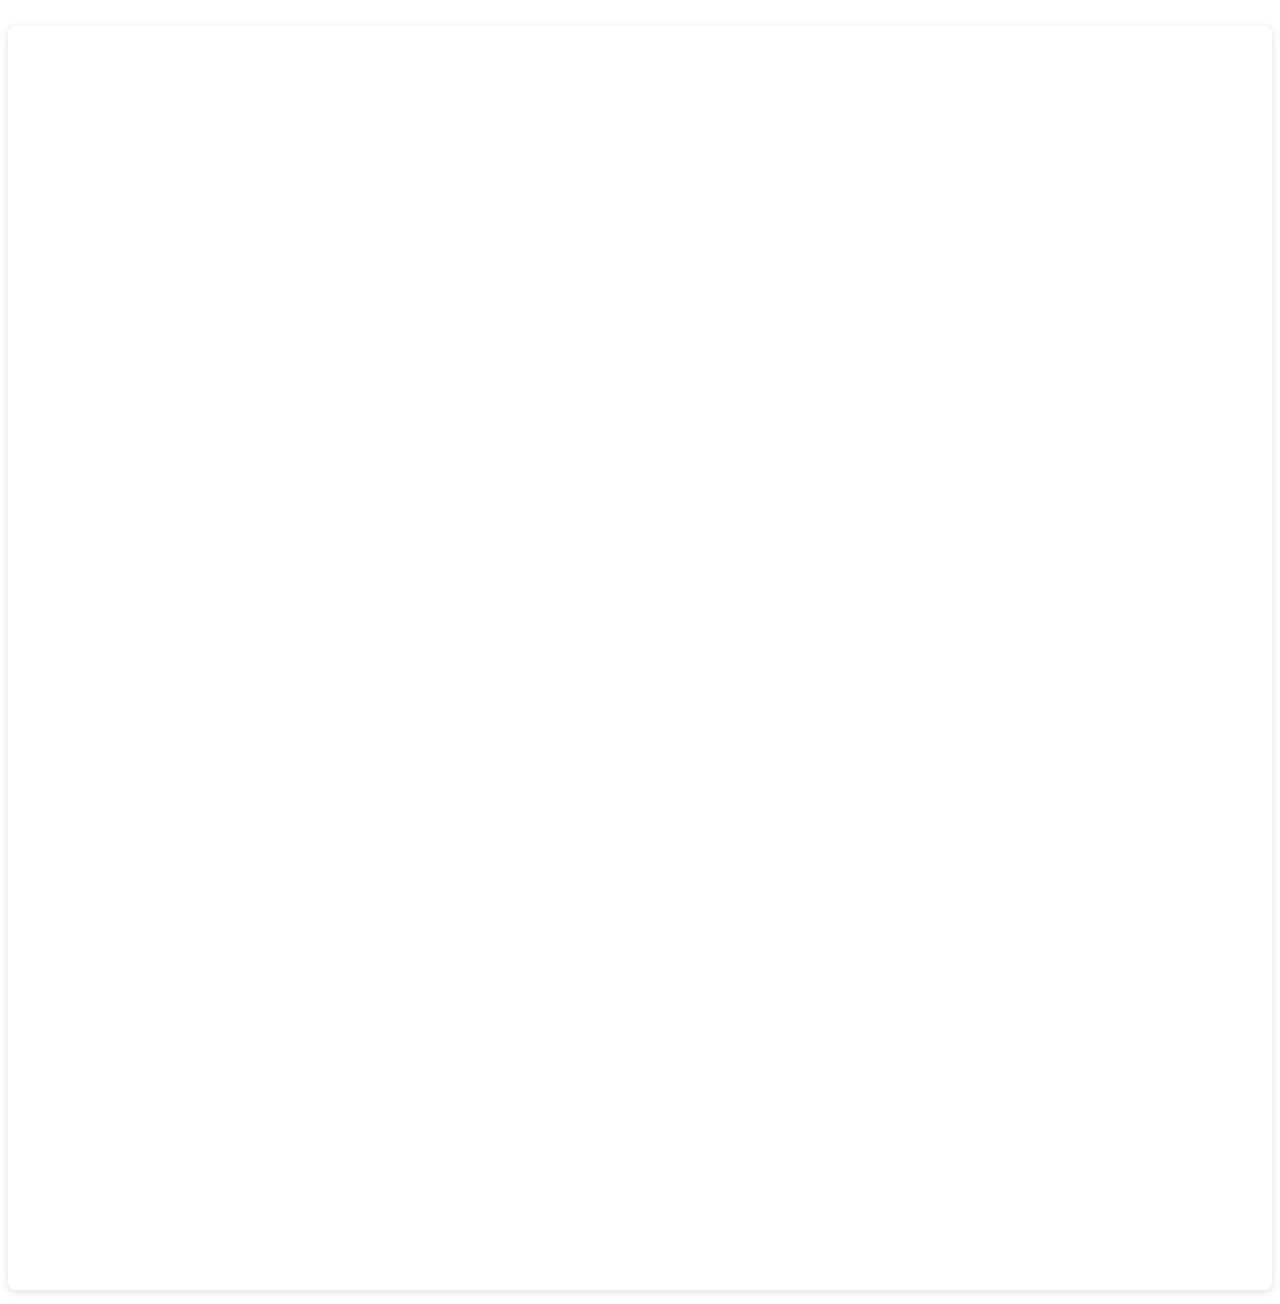
==== my_CV/index.html @ 25e9f4eb "add new file" ====
<!DOCTYPE html>
<html lang="en">
<head>
    <meta charset="UTF-8">
    <meta http-equiv="X-UA-Compatible" content="IE=edge">
    <meta name="viewport" content="width=device-width, initial-scale=1.0">
    <title>Document</title>
</head>
<body>
    <div style="position: relative; width: 100%; height: 0; padding-top: 100%;
 padding-bottom: 0; box-shadow: 0 2px 8px 0 rgba(63,69,81,0.16); margin-top: 1.6em; margin-bottom: 0.9em; overflow: hidden;
 border-radius: 8px; will-change: transform;">
  <iframe loading="lazy" style="position: absolute; width: 100%; height: 100%; top: 0; left: 0; border: none; padding: 0;margin: 0;"
    src="https:&#x2F;&#x2F;www.canva.com&#x2F;design&#x2F;DAFQokMAhxs&#x2F;view?embed" allowfullscreen="allowfullscreen" allow="fullscreen">
  </iframe>
</div>

</body>
</html>
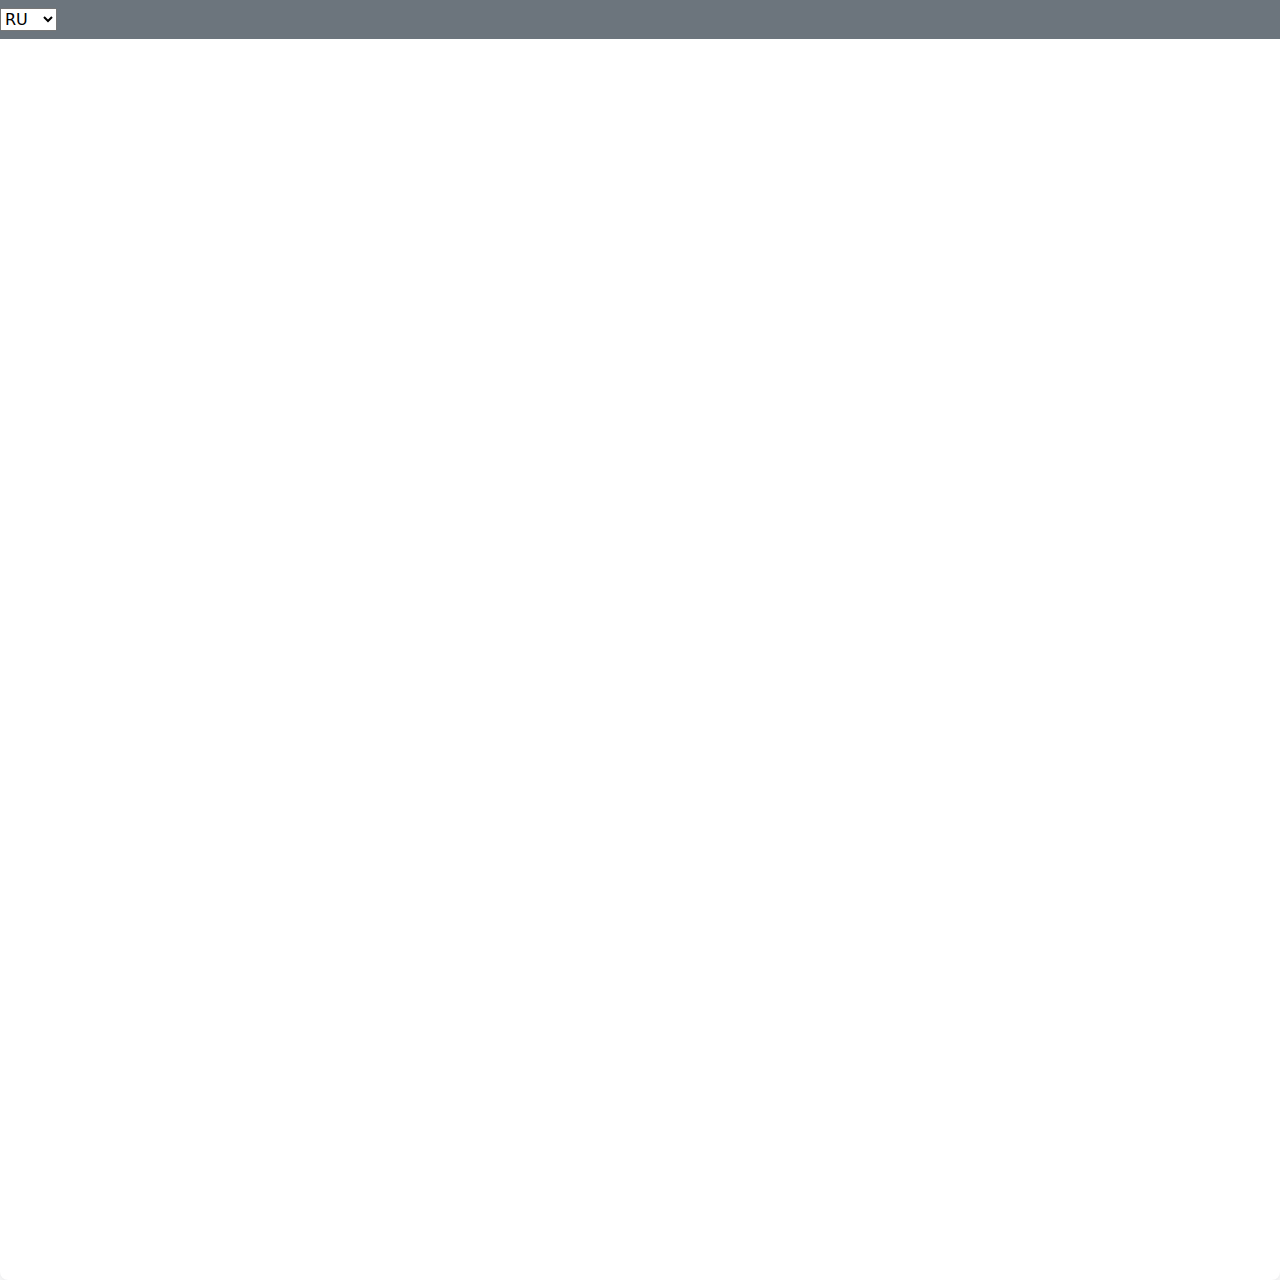
==== commit fa96eee7: "add  new favicon" ====
--- a/my_CV/index.html
+++ b/my_CV/index.html
@@ -4,11 +4,28 @@
     <meta charset="UTF-8">
     <meta http-equiv="X-UA-Compatible" content="IE=edge">
     <meta name="viewport" content="width=device-width, initial-scale=1.0">
-    <title>Document</title>
+    <title>cv</title>
+    <link rel="stylesheet" href="https://cdn.jsdelivr.net/npm/bootstrap@5.2.2/dist/css/bootstrap.min.css">
 </head>
 <body>
+    <nav class="navbar navbar-expand-lg fixed-top bg-secondary ">
+        
+        <select class="form-select-bg-position" aria-label="выбор языка">
+            <option value="1" >RU </option>
+            <option value="2">ENG</option>
+         </select>
+        
+            
+             
+            
+              
+         
+     </nav>
+
+
+
     <div style="position: relative; width: 100%; height: 0; padding-top: 100%;
- padding-bottom: 0; box-shadow: 0 2px 8px 0 rgba(63,69,81,0.16); margin-top: 1.6em; margin-bottom: 0.9em; overflow: hidden;
+ padding-bottom: 0; box-shadow: 0 2px 8px 0 rgba(63,69,81,0.16); margin-top: 0; margin-bottom: 0em; overflow: auto;
  border-radius: 8px; will-change: transform;">
   <iframe loading="lazy" style="position: absolute; width: 100%; height: 100%; top: 0; left: 0; border: none; padding: 0;margin: 0;"
     src="https:&#x2F;&#x2F;www.canva.com&#x2F;design&#x2F;DAFQokMAhxs&#x2F;view?embed" allowfullscreen="allowfullscreen" allow="fullscreen">
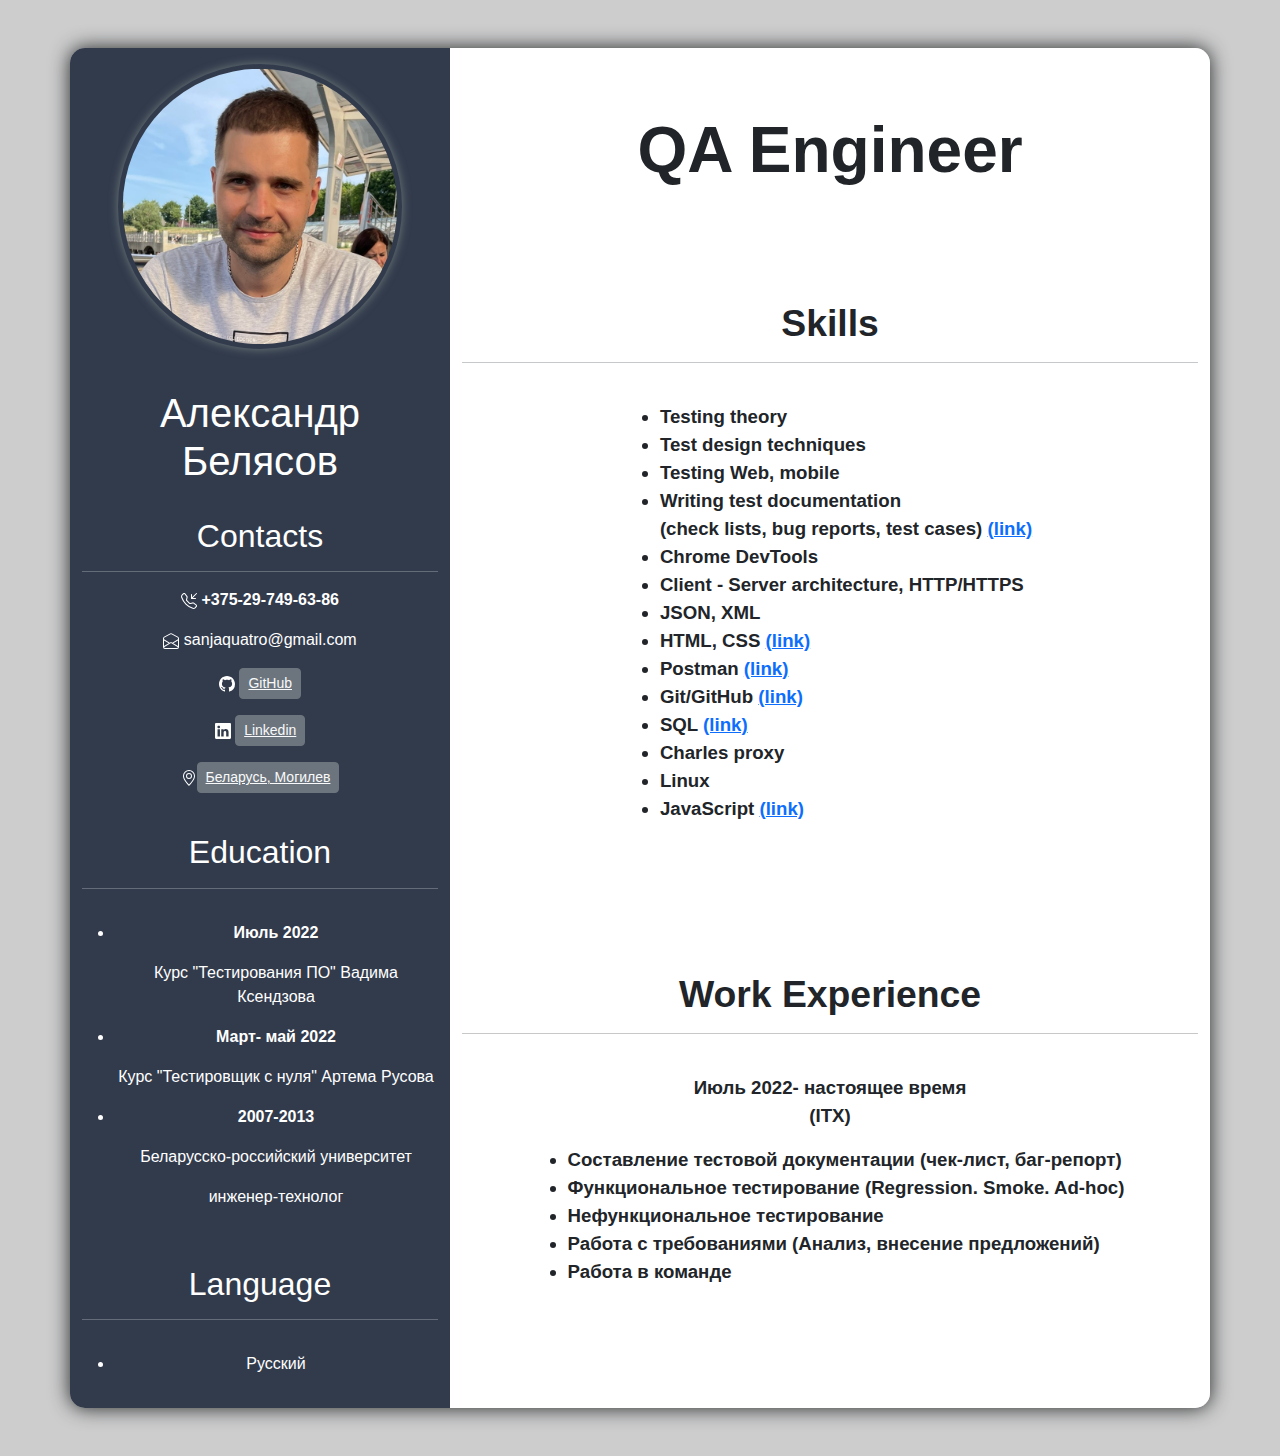
==== commit b9098d08: "modified." ====
--- a/my_CV/index.html
+++ b/my_CV/index.html
@@ -4,33 +4,214 @@
     <meta charset="UTF-8">
     <meta http-equiv="X-UA-Compatible" content="IE=edge">
     <meta name="viewport" content="width=device-width, initial-scale=1.0">
-    <title>cv</title>
+    <title>Beliasov</title>
     <link rel="stylesheet" href="https://cdn.jsdelivr.net/npm/bootstrap@5.2.2/dist/css/bootstrap.min.css">
+    <link rel="apple-touch-icon" sizes="180x180" href="../my_CV/favicon_io/apple-touch-icon.png">
+    <link rel="icon" type="image/png" sizes="32x32" href="../my_CV/favicon_io/favicon-32x32.png">
+    <link rel="icon" type="image/png" sizes="16x16" href="../my_CV/favicon_io/favicon-16x16.png">
+    <link rel="manifest" href="/site.webmanifest">
+    <style>
+        body,html {
+            /* margin-top: 50px; */
+            font-family: sans-serif;
+            background-color: rgb(205, 205, 206);
+            /* text-align: center; */
+}
+        .photo {            
+            width: 80%;
+            border-radius: 50%;
+            box-shadow: 0 0 10px rgb(112, 124, 124);
+            padding: 0.3em;
+            margin-top: 1em;
+            margin-bottom: 1em;              
+            }
+        .c-1{
+            background-color: #323b4c; 
+            color: white;
+            border-radius: 15px 0 0 15px;
+        }
+        .c-1 ul{
+            margin-top: 2em;
+            margin-bottom: 2em;
+        }
+        .c-1 h2{
+            font-size: 24pt;
+        }
+        .c-2{
+            background-color:white;
+            border-radius: 0 15px 15px 0;
+        }
+        .cv{
+            box-shadow: 0 0 20px rgb(33, 35, 35);
+            margin-top: 3em;
+            margin-bottom: 3em;
+            border-radius: 15px;
+        }
+        
+        .c-2 ul{
+            font-size: 14pt;
+            margin-bottom: 2em;
+        }
+        .c-2 h2{
+            font-size: 28pt;
+
+        }
+        /* a{
+            color: white;
+        } */
+       
+    </style>
 </head>
 <body>
-    <nav class="navbar navbar-expand-lg fixed-top bg-secondary ">
-        
-        <select class="form-select-bg-position" aria-label="выбор языка">
-            <option value="1" >RU </option>
-            <option value="2">ENG</option>
-         </select>
-        
-            
-             
-            
-              
-         
-     </nav>
-
-
-
-    <div style="position: relative; width: 100%; height: 0; padding-top: 100%;
- padding-bottom: 0; box-shadow: 0 2px 8px 0 rgba(63,69,81,0.16); margin-top: 0; margin-bottom: 0em; overflow: auto;
- border-radius: 8px; will-change: transform;">
-  <iframe loading="lazy" style="position: absolute; width: 100%; height: 100%; top: 0; left: 0; border: none; padding: 0;margin: 0;"
-    src="https:&#x2F;&#x2F;www.canva.com&#x2F;design&#x2F;DAFQokMAhxs&#x2F;view?embed" allowfullscreen="allowfullscreen" allow="fullscreen">
-  </iframe>
-</div>
-
+    <div class="container text-center cv">
+        <div class="row ">
+          <div class="col-4 c-1">
+            <div class="">
+                <img class="photo" src="/my_CV/my_photo.jpg" alt="my photo">
+            </div>
+            <br>
+
+            <div>
+                <strong><h1>Александр Белясов</h1></strong>
+            </div>
+            <br>
+            <div>
+                <strong><h2>Contacts</h2></strong>
+                <hr>
+                <div>
+                   <p><svg xmlns="http://www.w3.org/2000/svg" width="16" height="16" fill="currentColor" class="bi bi-telephone-inbound" viewBox="0 0 16 16">
+                    <path d="M15.854.146a.5.5 0 0 1 0 .708L11.707 5H14.5a.5.5 0 0 1 0 1h-4a.5.5 0 0 1-.5-.5v-4a.5.5 0 0 1 1 0v2.793L15.146.146a.5.5 0 0 1 .708 0zm-12.2 1.182a.678.678 0 0 0-1.015-.063L1.605 2.3c-.483.484-.661 1.169-.45 1.77a17.568 17.568 0 0 0 4.168 6.608 17.569 17.569 0 0 0 6.608 4.168c.601.211 1.286.033 1.77-.45l1.034-1.034a.678.678 0 0 0-.063-1.015l-2.307-1.794a.678.678 0 0 0-.58-.122l-2.19.547a1.745 1.745 0 0 1-1.657-.459L5.482 8.062a1.745 1.745 0 0 1-.46-1.657l.548-2.19a.678.678 0 0 0-.122-.58L3.654 1.328zM1.884.511a1.745 1.745 0 0 1 2.612.163L6.29 2.98c.329.423.445.974.315 1.494l-.547 2.19a.678.678 0 0 0 .178.643l2.457 2.457a.678.678 0 0 0 .644.178l2.189-.547a1.745 1.745 0 0 1 1.494.315l2.306 1.794c.829.645.905 1.87.163 2.611l-1.034 1.034c-.74.74-1.846 1.065-2.877.702a18.634 18.634 0 0 1-7.01-4.42 18.634 18.634 0 0 1-4.42-7.009c-.362-1.03-.037-2.137.703-2.877L1.885.511z"/>
+                  </svg> <b>+375-29-749-63-86</b>  </p>
+                  <p><svg xmlns="http://www.w3.org/2000/svg" width="16" height="16" fill="currentColor" class="bi bi-envelope-open" viewBox="0 0 16 16">
+                    <path d="M8.47 1.318a1 1 0 0 0-.94 0l-6 3.2A1 1 0 0 0 1 5.4v.817l5.75 3.45L8 8.917l1.25.75L15 6.217V5.4a1 1 0 0 0-.53-.882l-6-3.2ZM15 7.383l-4.778 2.867L15 13.117V7.383Zm-.035 6.88L8 10.082l-6.965 4.18A1 1 0 0 0 2 15h12a1 1 0 0 0 .965-.738ZM1 13.116l4.778-2.867L1 7.383v5.734ZM7.059.435a2 2 0 0 1 1.882 0l6 3.2A2 2 0 0 1 16 5.4V14a2 2 0 0 1-2 2H2a2 2 0 0 1-2-2V5.4a2 2 0 0 1 1.059-1.765l6-3.2Z"/>
+                  </svg> sanjaquatro@gmail.com</p>
+                   <p> <svg xmlns="http://www.w3.org/2000/svg" width="16" height="16" fill="currentColor" class="bi bi-github" viewBox="0 0 16 16">
+                    <path d="M8 0C3.58 0 0 3.58 0 8c0 3.54 2.29 6.53 5.47 7.59.4.07.55-.17.55-.38 0-.19-.01-.82-.01-1.49-2.01.37-2.53-.49-2.69-.94-.09-.23-.48-.94-.82-1.13-.28-.15-.68-.52-.01-.53.63-.01 1.08.58 1.23.82.72 1.21 1.87.87 2.33.66.07-.52.28-.87.51-1.07-1.78-.2-3.64-.89-3.64-3.95 0-.87.31-1.59.82-2.15-.08-.2-.36-1.02.08-2.12 0 0 .67-.21 2.2.82.64-.18 1.32-.27 2-.27.68 0 1.36.09 2 .27 1.53-1.04 2.2-.82 2.2-.82.44 1.1.16 1.92.08 2.12.51.56.82 1.27.82 2.15 0 3.07-1.87 3.75-3.65 3.95.29.25.54.73.54 1.48 0 1.07-.01 1.93-.01 2.2 0 .21.15.46.55.38A8.012 8.012 0 0 0 16 8c0-4.42-3.58-8-8-8z"/>
+                  </svg> <button type="button" class="btn btn-secondary btn-sm"><a href="https://github.com/Beliasau" class="link-light" target="_blank" >GitHub</a></button>  </p>
+                   <p><svg xmlns="http://www.w3.org/2000/svg" width="16" height="16" fill="currentColor" class="bi bi-linkedin" viewBox="0 0 16 16">
+                    <path d="M0 1.146C0 .513.526 0 1.175 0h13.65C15.474 0 16 .513 16 1.146v13.708c0 .633-.526 1.146-1.175 1.146H1.175C.526 16 0 15.487 0 14.854V1.146zm4.943 12.248V6.169H2.542v7.225h2.401zm-1.2-8.212c.837 0 1.358-.554 1.358-1.248-.015-.709-.52-1.248-1.342-1.248-.822 0-1.359.54-1.359 1.248 0 .694.521 1.248 1.327 1.248h.016zm4.908 8.212V9.359c0-.216.016-.432.08-.586.173-.431.568-.878 1.232-.878.869 0 1.216.662 1.216 1.634v3.865h2.401V9.25c0-2.22-1.184-3.252-2.764-3.252-1.274 0-1.845.7-2.165 1.193v.025h-.016a5.54 5.54 0 0 1 .016-.025V6.169h-2.4c.03.678 0 7.225 0 7.225h2.4z"/>
+                  </svg> <button type="button" class="btn btn-secondary btn-sm"><a href="https://www.linkedin.com/in/aliaksandr-beliasau/" class="link-light" target="_blank">Linkedin</a></button></p> 
+                   
+                   <p><svg xmlns="http://www.w3.org/2000/svg" width="16" height="16" fill="currentColor" class="bi bi-geo-alt" viewBox="0 0 16 16">
+                    <path d="M12.166 8.94c-.524 1.062-1.234 2.12-1.96 3.07A31.493 31.493 0 0 1 8 14.58a31.481 31.481 0 0 1-2.206-2.57c-.726-.95-1.436-2.008-1.96-3.07C3.304 7.867 3 6.862 3 6a5 5 0 0 1 10 0c0 .862-.305 1.867-.834 2.94zM8 16s6-5.686 6-10A6 6 0 0 0 2 6c0 4.314 6 10 6 10z"/>
+                    <path d="M8 8a2 2 0 1 1 0-4 2 2 0 0 1 0 4zm0 1a3 3 0 1 0 0-6 3 3 0 0 0 0 6z"/>
+                  </svg><button type="button" class="btn btn-secondary btn-sm"><a href="https://goo.gl/maps/Ma587TYo1WQ7uLFL6" class="link-light" target="_blank"> Беларусь, Могилев</a></button></p>
+                </div>
+                
+
+            </div>
+            <br>
+            
+
+            <div>
+                <strong><h2>Education</h2></strong> 
+                <hr>
+                <div >
+                    <ul >
+                    <li >
+                        <b><p>Июль 2022</p></b> 
+                        <p>Курс "Тестирования ПО" Вадима Ксендзова</p>
+                    </li>
+                    <li><b><p>Март- май 2022</p></b>
+                        <p>Курс "Тестировщик с нуля" Артема Русова</p>
+                    </li>
+                    <li>
+                        <b><p>2007-2013</p></b>
+                        <p>Беларусско-российский
+                            университет</p>
+                        <p>инженер-технолог</p>
+                    </li>
+                    
+                </ul>
+                </div>
+                
+            </div>
+            <br>
+
+            <div>
+                <strong><h2>Language</h2></strong>
+                <hr>
+                <ul>
+                    <li><p>Русский</p></li>
+                </ul>
+                
+            </div>
+          </div>
+          
+
+
+
+
+
+          <div class="col-8 c-2">
+            <div>
+                <h1  style="margin-top: 1em; font-size: 48pt"> <strong>QA Engineer</strong> </h1>
+            </div>
+            
+            <div>
+                <h2 style="margin-top: 3em;"> <strong>Skills</strong> </h2>
+                <hr><br>
+                <div class="d-flex justify-content-center">
+                    <b>
+                    <ul class="text-start">
+                    <li>Testing theory</li>
+                    <li>Test design techniques</li>
+                    <li>Testing Web, mobile</li>
+                    <li>Writing test documentation <br>
+                    (check lists, bug reports, test cases) <a href="https://drive.google.com/drive/folders/13AcNv1jwguW4GDRCmu91VaFPv2LQcbUo?usp=sharing" class="" target="_blank">(link)</a></li>
+                    <li>Chrome DevTools</li>
+                    <li>Client - Server architecture, HTTP/HTTPS</li>
+                    <li>JSON, XML</li>
+                    <li>HTML, CSS <a href="https://github.com/Beliasau/HTML" class="" target="_blank">(link)</a></li>
+                    <li>Postman <a href="https://github.com/Beliasau/Postman" class="" target="_blank">(link)</a></li>
+                    <li>Git/GitHub <a href="https://github.com/Beliasau" class="" target="_blank">(link)</a></li>
+                    <li>SQL <a href="https://drive.google.com/drive/folders/1O1ZbzkN7vCB0tiMhDLDATrUHGp-GlPCd?usp=sharing" class="" target="_blank">(link)</a></li>
+                    <li>Charles proxy</li>
+                    <li>Linux</li>
+                    <li>JavaScript <a href="https://github.com/Beliasau/JavaScript" class="" target="_blank">(link)</a></li>
+                    
+                    </ul>
+                    </b>
+                    
+                </div>
+                
+            </div>
+            
+            <div class=""><div>
+                <h2  style="margin-top: 3em;"><strong>Work Experience</strong> </h2>
+                <hr><br>
+                <div style="font-size: 14pt; "><p> <b> Июль 2022- настоящее время<br> <strong>(ITX)</strong> </b></p>
+                    <div class="d-flex justify-content-center">
+                        <b>
+                          <ul class="text-start">
+                        <li>Составление тестовой документации (чек-лист, баг-репорт)</li>
+                        <li>Функциональное тестирование (Regression. Smoke. Ad-hoc)</li>
+                        <li>Нефункциональное тестирование</li>
+                        <li>Работа с требованиями (Анализ, внесение предложений)</li>
+                        <li>Работа в команде </li>                       
+                        </ul>  
+                        </b>
+                          
+                    </div>
+                       
+
+                </div>
+            </div></div>
+            
+            
+
+
+
+
+
+
+          </div>
+          
+        </div>
+      </div>
+
+
+    
+      
 </body>
 </html>